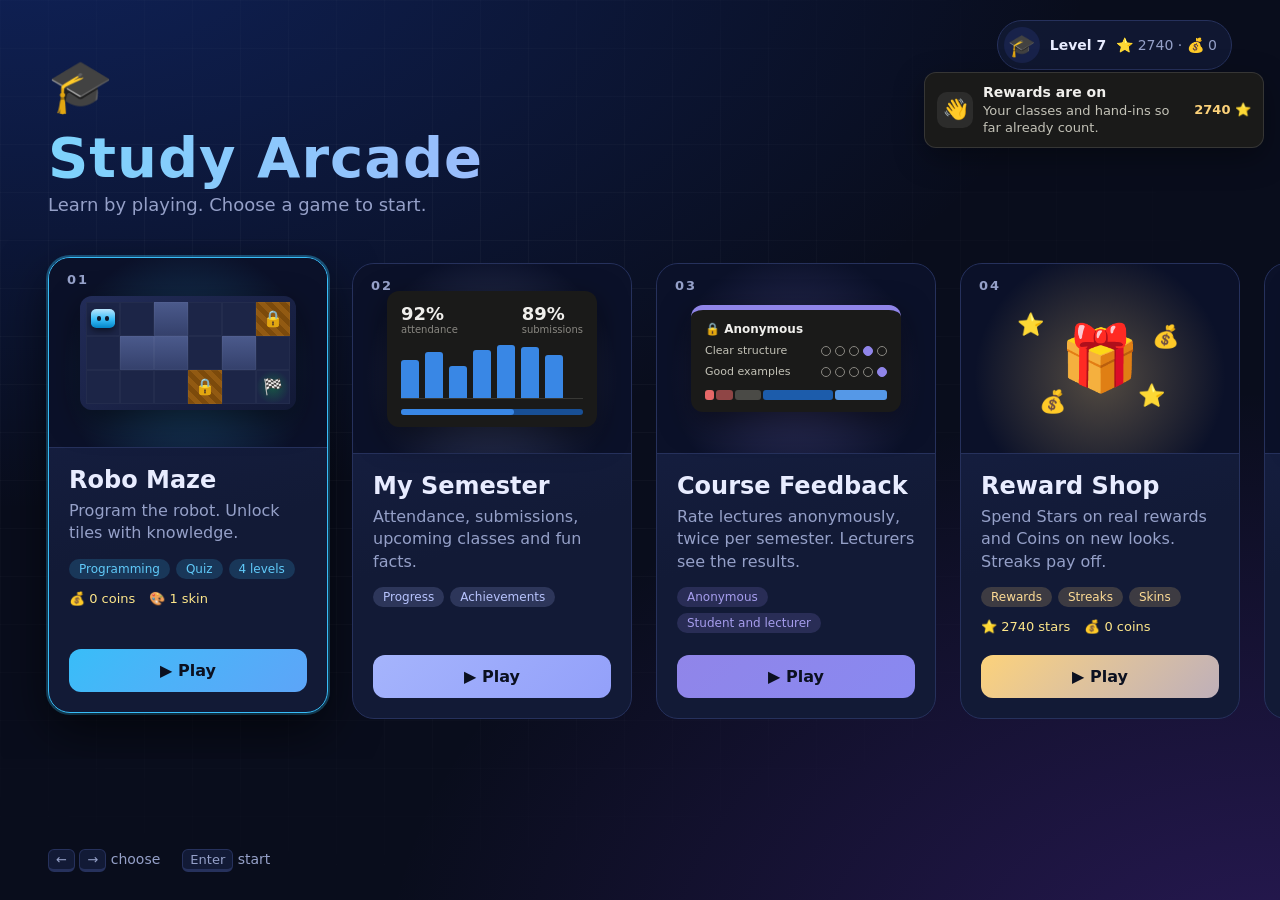
==== StudentEngagementGame/index.html @ 1eb54a33 "first commit" ====
<!doctype html>
<html lang="en">
<head>
  <meta charset="utf-8">
  <meta name="viewport" content="width=device-width, initial-scale=1">
  <title>Study Arcade</title>
  <link rel="stylesheet" href="hub/hub.css">
</head>
<body>
  <div class="bg-grid" aria-hidden="true"></div>

  <a id="profileChip" class="profile-chip" href="games/reward-shop/index.html" title="Open the Reward Shop" hidden></a>

  <header class="hub-head">
    <div class="hub-logo" aria-hidden="true">🎓</div>
    <h1>Study Arcade</h1>
    <p>Learn by playing. Choose a game to start.</p>
  </header>

  <main>
    <nav id="gameRow" class="game-row" aria-label="Games"></nav>
  </main>

  <footer class="hub-foot">
    <span><kbd>←</kbd> <kbd>→</kbd> choose</span>
    <span><kbd>Enter</kbd> start</span>
  </footer>

  <script src="shared/semesters.js"></script>
  <script src="shared/progress.js"></script>
  <script src="shared/rewards.js"></script>
  <script src="games/reward-shop/items.js"></script>
  <script src="hub/games.js"></script>
  <script src="hub/hub.js"></script>
</body>
</html>
---- StudentEngagementGame/hub/hub.css ----
/* Default menu theme ("Night Sky"). Themes bought in the Reward Shop set these variables on <body>. */
:root {
  --bg: #090d1c;
  --card: #121a36;
  --card-top: #18224a;
  --card-border: #26315c;
  --art-bg: #0b1129;
  --glow-1: #1d4ed855;
  --glow-2: #7c3aed44;
  --title-a: #7dd3fc;
  --title-b: #a5b4fc;
  --title-c: #f0abfc;
  --text: #e8ecff;
  --muted: #95a0c8;
  --grid-line: #ffffff08;
}

* { box-sizing: border-box; }
html, body { margin: 0; }

body {
  min-height: 100vh;
  display: flex;
  flex-direction: column;
  background:
    radial-gradient(1100px 600px at 0% -10%, var(--glow-1), transparent),
    radial-gradient(900px 600px at 100% 110%, var(--glow-2), transparent),
    var(--bg);
  transition: background .3s, color .3s;
  color: var(--text);
  font-family: "Segoe UI", system-ui, -apple-system, Roboto, Arial, sans-serif;
  overflow-x: hidden;
}

.bg-grid {
  position: fixed; inset: 0;
  background-image:
    linear-gradient(var(--grid-line) 1px, transparent 1px),
    linear-gradient(90deg, var(--grid-line) 1px, transparent 1px);
  background-size: 48px 48px;
  mask-image: radial-gradient(ellipse at 30% 40%, #000 20%, transparent 75%);
  animation: drift 30s linear infinite;
  pointer-events: none;
}
@keyframes drift { to { background-position: 48px 48px; } }

/* ---------- Header ---------- */
.hub-head {
  position: relative;
  padding: 56px 48px 24px;
}
.hub-logo { font-size: 52px; animation: float 3s ease-in-out infinite; width: fit-content; }
@keyframes float { 50% { transform: translateY(-6px) rotate(-4deg); } }
.hub-head h1 {
  margin: 8px 0 4px;
  font-size: clamp(34px, 6vw, 56px);
  letter-spacing: 1px;
  background: linear-gradient(90deg, var(--title-a), var(--title-b), var(--title-c));
  -webkit-background-clip: text;
  background-clip: text;
  color: transparent;
}
.hub-head p { margin: 0; color: var(--muted); font-size: 18px; }

main { position: relative; flex: 1; }

/* ---------- Game row (first game on the far left) ---------- */
.game-row {
  display: flex;
  justify-content: flex-start;
  gap: 24px;
  padding: 24px 48px 40px;
  overflow-x: auto;
  scroll-snap-type: x proximity;
  scroll-padding: 48px;
}

.game-card {
  --accent: #38bdf8;
  position: relative;
  flex: 0 0 280px;
  display: flex;
  flex-direction: column;
  min-height: 430px;
  border-radius: 22px;
  background: linear-gradient(165deg, var(--card-top), var(--card) 60%);
  border: 1px solid var(--card-border);
  color: inherit;
  text-decoration: none;
  overflow: hidden;
  scroll-snap-align: start;
  outline: none;
  transition: transform .2s, border-color .2s, box-shadow .2s;
}
.game-card:not(.soon):hover,
.game-card:not(.soon):focus-visible,
.game-card:not(.soon):focus {
  transform: translateY(-6px);
  border-color: var(--accent);
  box-shadow: 0 18px 50px #0009, 0 0 0 2px color-mix(in srgb, var(--accent) 40%, transparent);
}
.game-card.soon { opacity: .55; cursor: default; }
.game-card.soon:focus { border-color: #64748b; }

.card-num {
  position: absolute; top: 14px; left: 18px;
  font-size: 13px; font-weight: 700; letter-spacing: 2px;
  color: var(--muted);
  z-index: 2;
}

.card-art {
  height: 190px;
  display: grid; place-items: center;
  background:
    radial-gradient(circle at 50% 60%, color-mix(in srgb, var(--accent) 30%, transparent), transparent 70%),
    var(--art-bg);
  border-bottom: 1px solid var(--card-border);
}
.emoji-art { font-size: 72px; filter: grayscale(.6); }

.card-body { padding: 18px 20px 8px; flex: 1; }
.card-body h2 { margin: 0 0 6px; font-size: 24px; }
.card-body p { margin: 0; color: var(--muted); line-height: 1.4; }
.tags { display: flex; flex-wrap: wrap; gap: 6px; margin-top: 14px; }
.tag {
  font-size: 12px;
  padding: 3px 10px;
  border-radius: 999px;
  background: color-mix(in srgb, var(--accent) 18%, transparent);
  color: color-mix(in srgb, var(--accent) 80%, #fff);
}
.stats { display: flex; gap: 14px; margin-top: 12px; font-size: 13px; color: #fde68a; }

.card-cta {
  margin: 12px 20px 20px;
  padding: 12px;
  border-radius: 12px;
  text-align: center;
  font-weight: 700;
  background: linear-gradient(135deg, var(--accent), color-mix(in srgb, var(--accent) 50%, #818cf8));
  color: #0b1020;
  transition: filter .15s;
}
.game-card:not(.soon):hover .card-cta { filter: brightness(1.12); }
.game-card.soon .card-cta { background: var(--card-border); color: var(--muted); }

/* ---------- Robo Maze mini board ---------- */
.maze-art {
  --cell: 34px;
  position: relative;
  display: grid;
  grid-template-columns: repeat(var(--cols), var(--cell));
  grid-auto-rows: var(--cell);
  padding: 6px;
  border-radius: 12px;
  background: linear-gradient(145deg, #222c58, #121936);
  box-shadow: 0 10px 30px #0008;
}
.maze-art .m {
  display: grid; place-items: center;
  font-style: normal; font-size: 16px;
  background: #1c2547;
  box-shadow: inset 0 0 0 1px #ffffff08;
}
.maze-art .m.wall { background: linear-gradient(#4b5a8c, #34406b); }
.maze-art .m.lock { background: repeating-linear-gradient(45deg, #7c4a0b 0 5px, #925a12 5px 10px); }
.maze-art .m.goal { background: radial-gradient(circle, #22c55e55, #1c2547 70%); }

.mini-bot {
  position: absolute;
  left: 6px; top: 6px;
  width: var(--cell); height: var(--cell);
  display: grid; place-items: center;
  animation: botPath 6s ease-in-out infinite;
}
.mini-bot .face {
  width: 68%; height: 58%;
  border-radius: 24%;
  background: linear-gradient(#bae6fd, #38bdf8 55%, #0284c7);
  display: flex; align-items: center; justify-content: center; gap: 18%;
  box-shadow: 0 3px 6px #0007;
}
.mini-bot b { width: 18%; aspect-ratio: 1; border-radius: 50%; background: #0f172a; }
@keyframes botPath {
  0%, 8%   { transform: translate(0, 0); }
  20%      { transform: translate(0, var(--cell)); }
  32%      { transform: translate(0, calc(var(--cell) * 2)); }
  44%      { transform: translate(var(--cell), calc(var(--cell) * 2)); }
  56%, 80% { transform: translate(calc(var(--cell) * 2), calc(var(--cell) * 2)); }
  100%     { transform: translate(0, 0); }
}

/* ---------- My Semester mini dashboard ---------- */
.progress-art {
  width: 210px;
  padding: 12px 14px;
  border-radius: 12px;
  background: #1a1a19;
  box-shadow: 0 10px 30px #0008;
  display: flex; flex-direction: column; gap: 10px;
}
.pa-kpis { display: flex; justify-content: space-between; font-size: 10px; color: #898781; }
.pa-kpis span { display: flex; flex-direction: column; }
.pa-kpis b { font-size: 18px; color: #f0efec; font-weight: 600; }
.pa-bars { display: flex; align-items: flex-end; gap: 6px; height: 54px; border-bottom: 1px solid #383835; }
.pa-bars i {
  flex: 1; max-width: 18px;
  background: #3987e5;
  border-radius: 3px 3px 0 0;
  transform-origin: bottom;
  animation: grow 2.4s ease-in-out infinite alternate;
}
@keyframes grow { from { transform: scaleY(.75); } }
.pa-meter { height: 6px; border-radius: 999px; background: #184f95; }
.pa-meter i { display: block; width: 62%; height: 100%; border-radius: 999px; background: #3987e5; }

/* ---------- Course Feedback mini form ---------- */
.rating-art {
  width: 210px;
  padding: 12px 14px;
  border-radius: 12px;
  background: #1a1a19;
  border-top: 5px solid #9085e9;
  box-shadow: 0 10px 30px #0008;
  display: flex; flex-direction: column; gap: 8px;
  font-size: 11px; color: #c3c2b7;
}
.ra-head { font-weight: 700; color: #f0efec; font-size: 12px; }
.ra-row { display: flex; justify-content: space-between; align-items: center; gap: 8px; }
.ra-dots { display: flex; gap: 4px; }
.ra-dots i { width: 10px; height: 10px; border-radius: 50%; border: 1.5px solid #898781; }
.ra-dots i.on { border-color: #9085e9; background: #9085e9; animation: pick 2.4s ease-in-out infinite; }
@keyframes pick { 50% { transform: scale(1.25); } }
.ra-bar { display: flex; gap: 2px; height: 10px; margin-top: 4px; }
.ra-bar i { border-radius: 3px; }
.ra-bar i:nth-child(1) { background: #e66767; }
.ra-bar i:nth-child(2) { background: #8f4545; }
.ra-bar i:nth-child(3) { background: #4a4a46; }
.ra-bar i:nth-child(4) { background: #1c5cab; }
.ra-bar i:nth-child(5) { background: #5598e7; }

/* ---------- Reward Shop mini art ---------- */
.shop-art {
  width: 210px; height: 130px;
  position: relative;
  display: grid; place-items: center;
}
.shop-art .chest { font-size: 64px; animation: float 2.6s ease-in-out infinite; }
.shop-art .coin {
  position: absolute; font-size: 22px;
  animation: twinkle 2.2s ease-in-out infinite;
}
.shop-art .c1 { left: 22px; top: 18px; }
.shop-art .c2 { right: 26px; top: 30px; animation-delay: -.7s; }
.shop-art .c3 { left: 44px; bottom: 10px; animation-delay: -1.4s; }
.shop-art .c4 { right: 40px; bottom: 16px; animation-delay: -1.9s; }
@keyframes twinkle { 50% { transform: translateY(-6px) scale(1.15); opacity: .7; } }

/* ---------- Campus Commons mini forum ---------- */
.commons-art {
  width: 210px;
  padding: 10px;
  border-radius: 12px;
  background: #1a1a19;
  box-shadow: 0 10px 30px #0008;
  display: flex; flex-direction: column; gap: 7px;
  font-size: 10px; color: #c3c2b7;
}
.co-post {
  display: flex; align-items: center; gap: 7px;
  padding: 5px 7px; border-radius: 8px; background: #232321;
}
.co-post.official { border-top: 3px solid #3987e5; }
.co-av { width: 20px; height: 20px; display: grid; place-items: center; border-radius: 50%; background: #2c2c2a; font-size: 12px; }
.co-post i { flex: 1; height: 6px; border-radius: 3px; background: #383835; }
.co-post b { font-size: 9px; color: #f0efec; background: #1c5cab; padding: 1px 5px; border-radius: 999px; }
.co-post em { font-style: normal; color: #f0efec; animation: pick 2.4s ease-in-out infinite; }
.co-row { display: flex; gap: 7px; }
.co-tile { flex: 1; border-radius: 8px; overflow: hidden; background: #232321; }
.co-tile span {
  display: grid; place-items: center; height: 34px; font-size: 18px;
  background: linear-gradient(135deg, #3b82f6, #8b5cf6);
}
.co-tile.t2 span { background: linear-gradient(135deg, #ec4899, #8b5cf6); }
.co-tile i { display: block; height: 5px; margin: 5px 6px; border-radius: 3px; background: #383835; }

/* ---------- Profile chip (top right) ---------- */
.profile-chip {
  position: absolute; top: 20px; right: 48px;
  display: flex; align-items: center; gap: 10px;
  padding: 6px 14px 6px 6px;
  border-radius: 999px;
  border: 1px solid var(--card-border);
  background: color-mix(in srgb, var(--card) 85%, transparent);
  color: var(--text); text-decoration: none; font-size: 14px;
  transition: border-color .15s;
}
.profile-chip[hidden] { display: none; }
.profile-chip:hover { border-color: var(--title-b); }
.profile-chip .pc-avatar {
  width: 36px; height: 36px; display: grid; place-items: center;
  border-radius: 50%; background: var(--card-top); font-size: 22px;
}
.profile-chip .pc-level { font-weight: 700; }
.profile-chip .pc-bal { color: var(--muted); white-space: nowrap; }
@media (max-width: 700px) {
  .profile-chip { position: static; margin: 16px 16px 0; width: fit-content; }
}

/* ---------- Footer ---------- */
.hub-foot {
  position: relative;
  display: flex; gap: 22px;
  padding: 16px 48px 28px;
  color: var(--muted); font-size: 14px;
}
kbd {
  display: inline-block;
  min-width: 26px;
  padding: 2px 7px;
  border-radius: 6px;
  border: 1px solid var(--card-border);
  border-bottom-width: 3px;
  background: var(--card);
  font: inherit; font-size: 13px;
  text-align: center;
}

@media (max-width: 700px) {
  .hub-head { padding: 32px 16px 12px; }
  .game-row { padding: 16px; gap: 16px; scroll-padding: 16px; }
  .game-card { flex-basis: 260px; min-height: 400px; }
  .hub-foot { padding: 12px 16px 24px; }
}
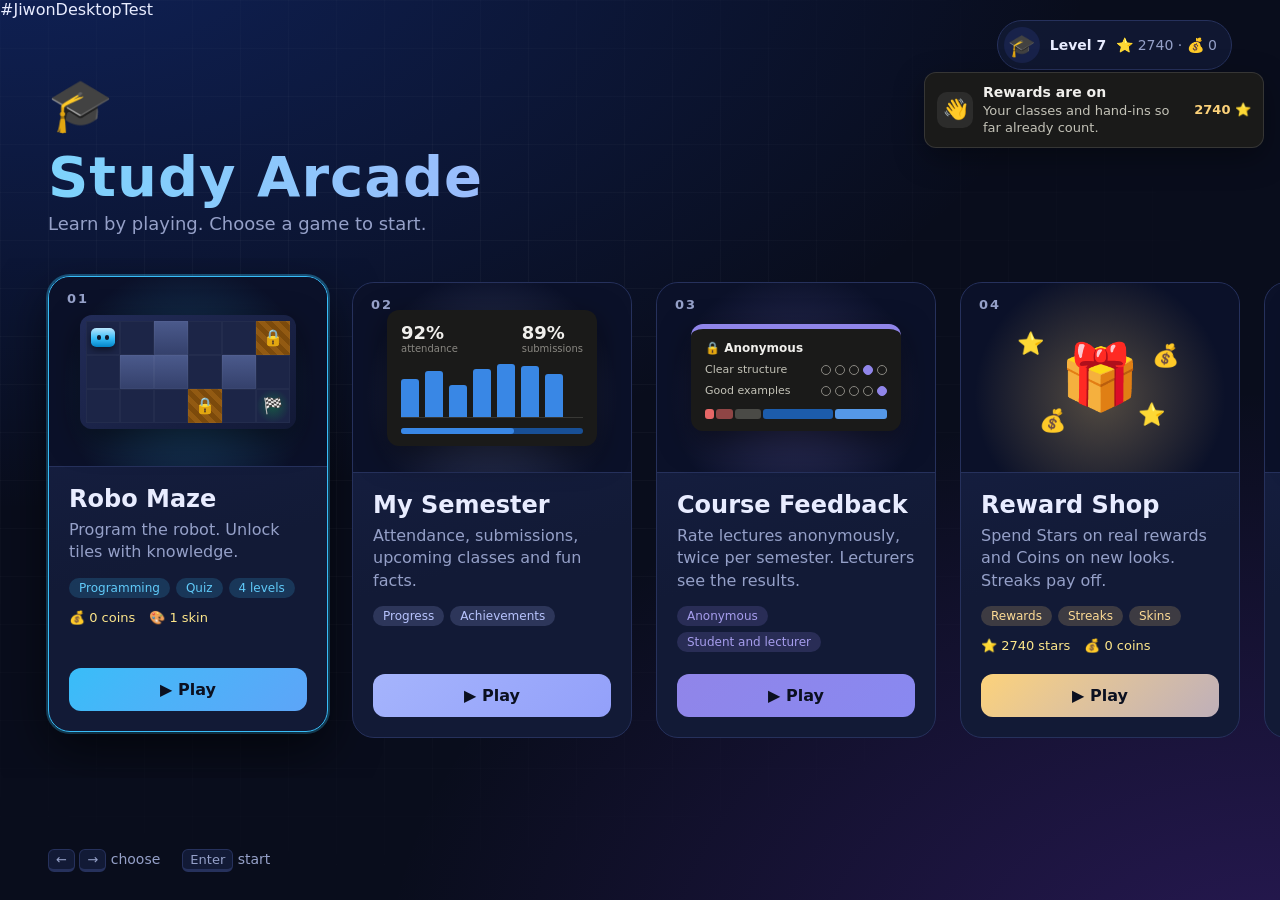
==== commit c657f7f5: "Update index.html" ====
--- a/StudentEngagementGame/index.html
+++ b/StudentEngagementGame/index.html
@@ -1,4 +1,4 @@
-<!doctype html>
+<!doctype html> #JiwonDesktopTest
 <html lang="en">
 <head>
   <meta charset="utf-8">
